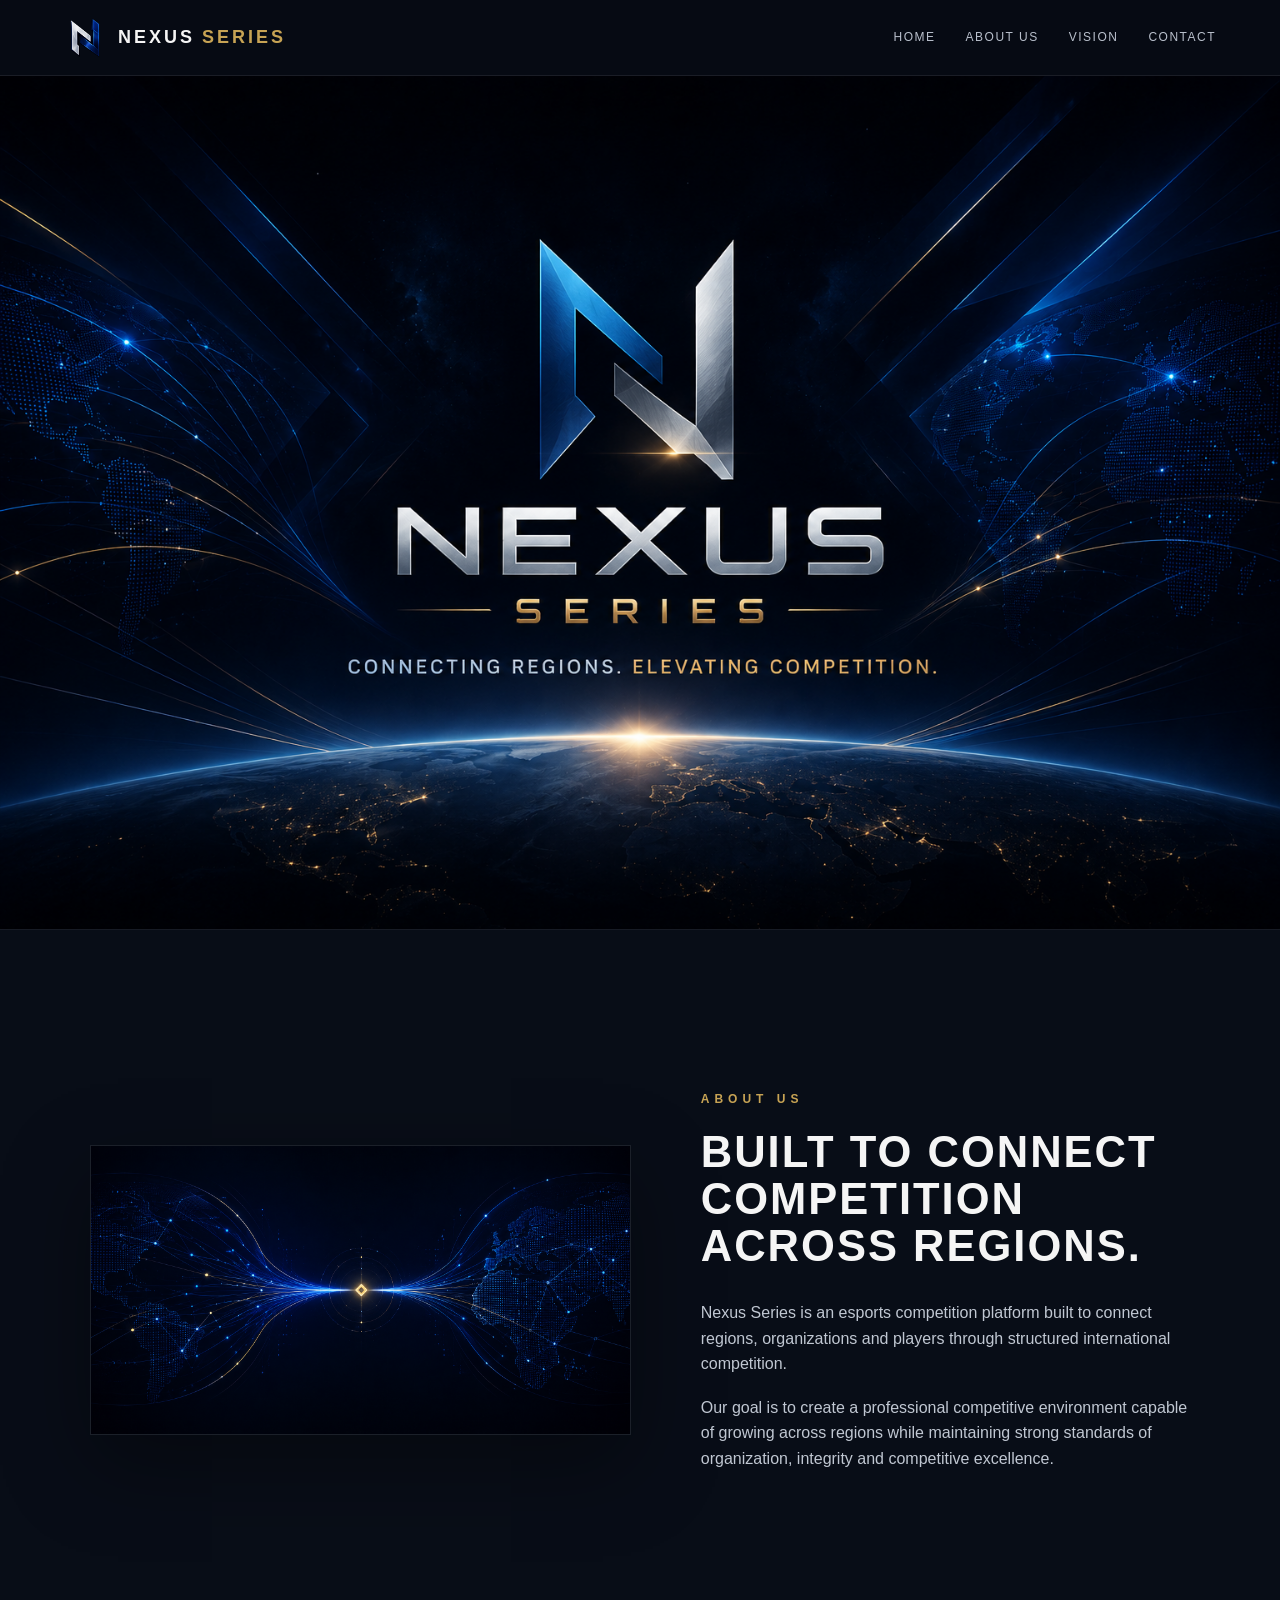
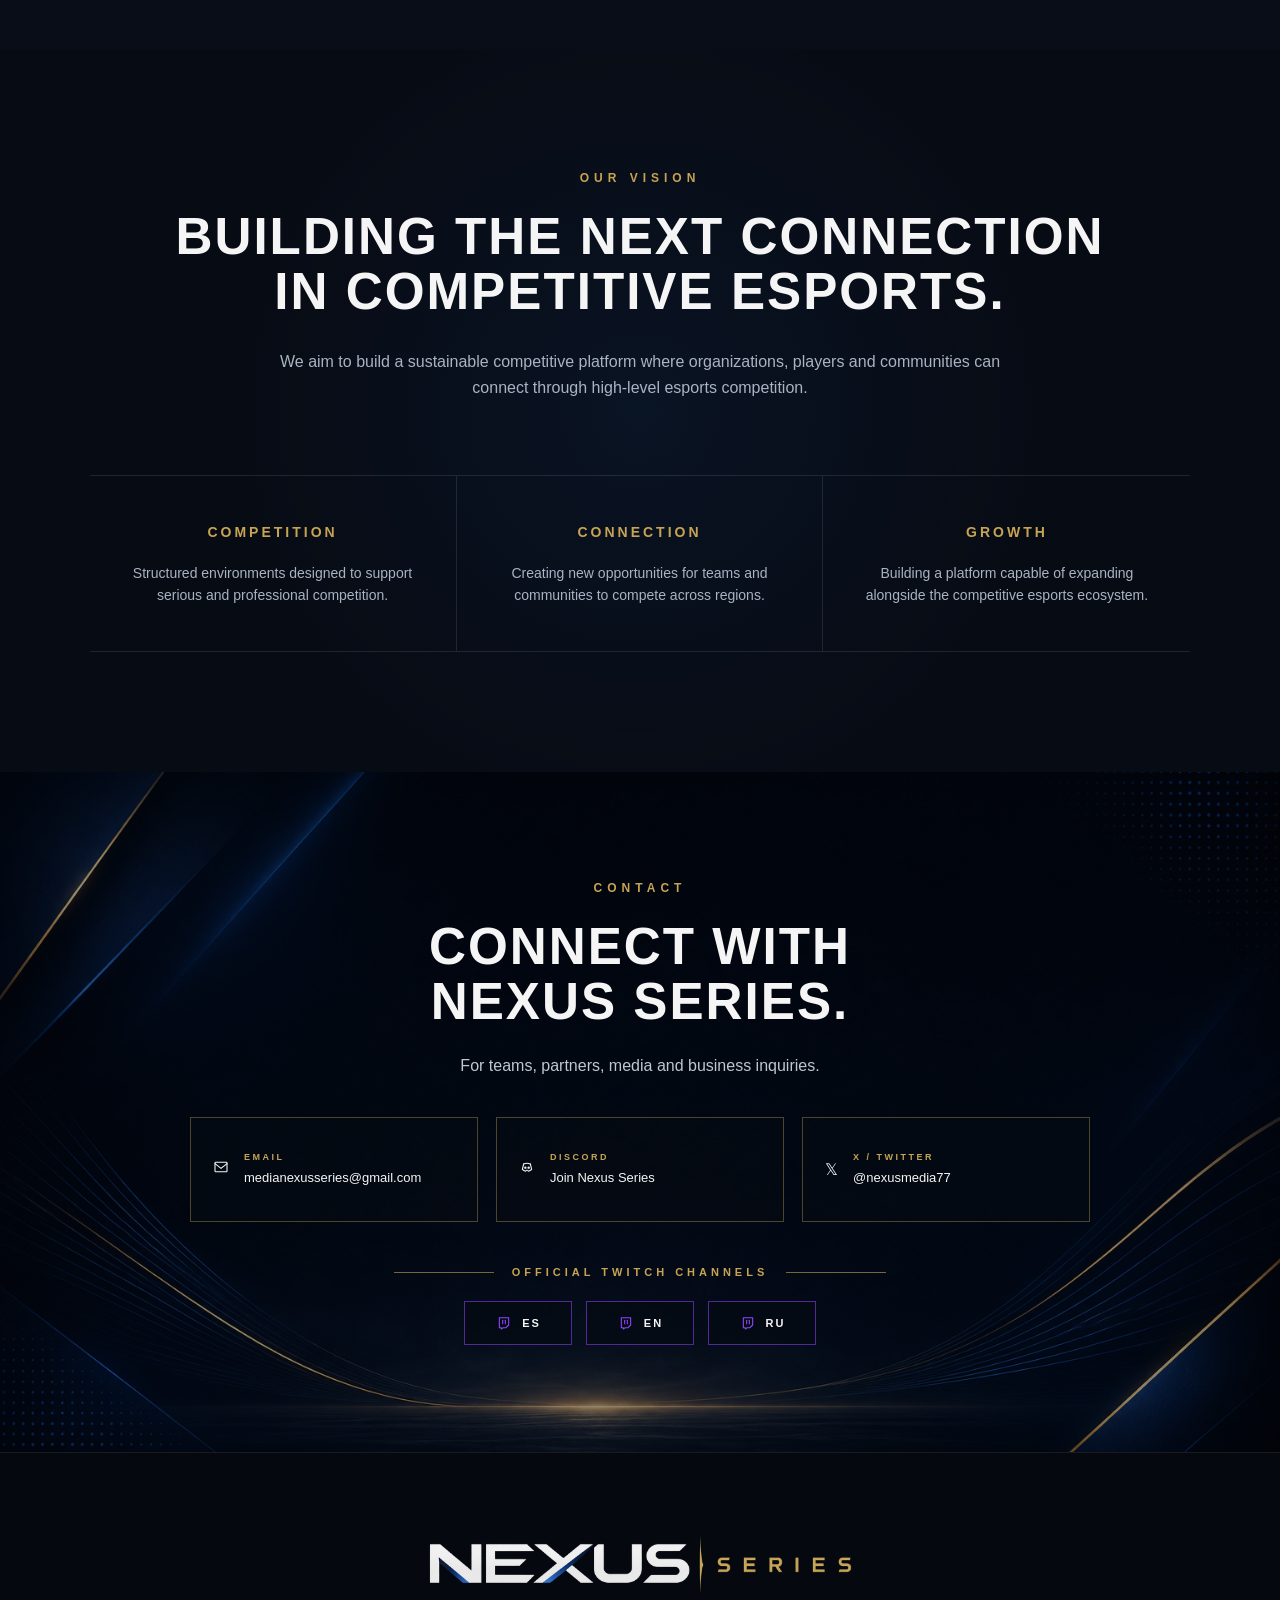
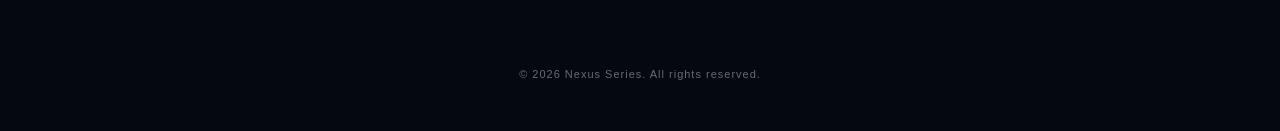
==== index.html @ 927d580a "Fix contact platform icons and labels" ====
<!DOCTYPE html>
<html lang="en">

<head>
  <meta charset="UTF-8">
  <meta name="viewport" content="width=device-width, initial-scale=1.0">

  <title>Nexus Series | Connecting Regions. Elevating Competition.</title>

  <link rel="stylesheet" href="css/style.css?v=5">
</head>


<body>

<header>

  <div class="brand">
    <img class="header-logo" src="nexus-logo-web.png" alt="Nexus Series">

    <div class="brand-name">
      NEXUS <span>SERIES</span>
    </div>
  </div>

  <nav>
    <a href="#home">HOME</a>
    <a href="#about">ABOUT US</a>
    <a href="#vision">VISION</a>
    <a href="#contact">CONTACT</a>
  </nav>

</header>


<main>


  <!-- HERO -->

  <section class="hero" id="home">

    <img
      class="hero-background"
      src="nexus-hero-global.png"
      alt="Nexus Series global competitive platform"
    >

  </section>



  <!-- ABOUT US -->

  <section class="about" id="about">

    <div class="about-image">

      <img
        src="nexus-about-us-connection.png"
        alt="Global regions connected through Nexus Series"
      >

    </div>


    <div class="about-content">

      <div class="section-label">
        ABOUT US
      </div>

      <h2>
        BUILT TO CONNECT<br>
        COMPETITION ACROSS REGIONS.
      </h2>

      <p>
        Nexus Series is an esports competition platform built to connect
        regions, organizations and players through structured international
        competition.
      </p>

      <p>
        Our goal is to create a professional competitive environment capable
        of growing across regions while maintaining strong standards of
        organization, integrity and competitive excellence.
      </p>

    </div>

  </section>



  <!-- VISION -->

  <section class="vision" id="vision">

    <div class="section-label">
      OUR VISION
    </div>

    <h2>
      BUILDING THE NEXT CONNECTION<br>
      IN COMPETITIVE ESPORTS.
    </h2>

    <p>
      We aim to build a sustainable competitive platform where organizations,
      players and communities can connect through high-level esports
      competition.
    </p>


    <div class="vision-grid">


      <div class="vision-item">

        <h3>COMPETITION</h3>

        <p>
          Structured environments designed to support serious and
          professional competition.
        </p>

      </div>


      <div class="vision-item">

        <h3>CONNECTION</h3>

        <p>
          Creating new opportunities for teams and communities to compete
          across regions.
        </p>

      </div>


      <div class="vision-item">

        <h3>GROWTH</h3>

        <p>
          Building a platform capable of expanding alongside the competitive
          esports ecosystem.
        </p>

      </div>


    </div>

  </section>



  <!-- CONTACT -->

  <section class="contact" id="contact">

    <img
      class="contact-background"
      src="nexus-brand-closing-background.png"
      alt=""
    >


    <div class="contact-content">


      <div class="section-label">
        CONTACT
      </div>


      <h2>
        CONNECT WITH<br>
        NEXUS SERIES.
      </h2>


      <p class="contact-intro">
        For teams, partners, media and business inquiries.
      </p>



      <!-- MAIN CONTACT LINKS -->

      <div class="contact-main-links">


        <!-- EMAIL -->

        <a
          class="contact-box"
          href="mailto:medianexusseries@gmail.com"
        >

          <span class="contact-icon">

            <svg
              viewBox="0 0 24 24"
              width="16"
              height="16"
              fill="none"
              stroke="#c7a354"
              stroke-width="1.7"
              stroke-linecap="round"
              stroke-linejoin="round"
              aria-hidden="true"
            >
              <rect x="3" y="5" width="18" height="14" rx="1"></rect>
              <path d="M3 7l9 7 9-7"></path>
            </svg>

          </span>


          <div>

            <small>
              EMAIL
            </small>

            <strong>
              medianexusseries@gmail.com
            </strong>

          </div>

        </a>



        <!-- DISCORD -->

        <a
          class="contact-box"
          href="https://discord.gg/XbKbpdagv"
          target="_blank"
          rel="noopener noreferrer"
        >

          <span class="contact-icon">

            <svg
              viewBox="0 0 24 24"
              width="17"
              height="17"
              fill="none"
              stroke="#c7a354"
              stroke-width="1.6"
              stroke-linecap="round"
              stroke-linejoin="round"
              aria-hidden="true"
            >
              <path d="M7 7.5c3.2-1.4 6.8-1.4 10 0"></path>
              <path d="M7 7.5l-2 8c1.5 1.5 3.2 2.4 5 2.9l1.2-1.6"></path>
              <path d="M17 7.5l2 8c-1.5 1.5-3.2 2.4-5 2.9l-1.2-1.6"></path>
              <circle cx="9.5" cy="13" r="1"></circle>
              <circle cx="14.5" cy="13" r="1"></circle>
            </svg>

          </span>


          <div>

            <small>
              DISCORD
            </small>

            <strong>
              Join Nexus Series
            </strong>

          </div>

        </a>



        <!-- X / TWITTER -->

        <a
          class="contact-box"
          href="https://x.com/nexusmedia77"
          target="_blank"
          rel="noopener noreferrer"
        >

          <span class="contact-icon contact-x">
            𝕏
          </span>


          <div>

            <small>
              X / TWITTER
            </small>

            <strong>
              @nexusmedia77
            </strong>

          </div>

        </a>


      </div>



      <!-- TWITCH -->

      <div class="twitch-title">

        <span></span>

        OFFICIAL TWITCH CHANNELS

        <span></span>

      </div>



      <div class="twitch-links">


        <!-- SPANISH -->

        <a
          href="https://www.twitch.tv/nexusmedia_es"
          target="_blank"
          rel="noopener noreferrer"
          aria-label="Nexus Media Spanish Twitch"
        >

          <span class="twitch-icon">

            <svg
              viewBox="0 0 24 24"
              width="16"
              height="16"
              fill="none"
              stroke="#9146ff"
              stroke-width="1.8"
              stroke-linecap="round"
              stroke-linejoin="round"
              aria-hidden="true"
            >
              <path d="M5 4h14v11l-4 4h-4l-3 2v-2H5V4z"></path>
              <path d="M10 8v5"></path>
              <path d="M14 8v5"></path>
            </svg>

          </span>

          <strong>
            ES
          </strong>

        </a>



        <!-- ENGLISH -->

        <a
          href="https://www.twitch.tv/nexusmedia_en"
          target="_blank"
          rel="noopener noreferrer"
          aria-label="Nexus Media English Twitch"
        >

          <span class="twitch-icon">

            <svg
              viewBox="0 0 24 24"
              width="16"
              height="16"
              fill="none"
              stroke="#9146ff"
              stroke-width="1.8"
              stroke-linecap="round"
              stroke-linejoin="round"
              aria-hidden="true"
            >
              <path d="M5 4h14v11l-4 4h-4l-3 2v-2H5V4z"></path>
              <path d="M10 8v5"></path>
              <path d="M14 8v5"></path>
            </svg>

          </span>

          <strong>
            EN
          </strong>

        </a>



        <!-- RUSSIAN -->

        <a
          href="https://www.twitch.tv/nexusmedia_ru"
          target="_blank"
          rel="noopener noreferrer"
          aria-label="Nexus Media Russian Twitch"
        >

          <span class="twitch-icon">

            <svg
              viewBox="0 0 24 24"
              width="16"
              height="16"
              fill="none"
              stroke="#9146ff"
              stroke-width="1.8"
              stroke-linecap="round"
              stroke-linejoin="round"
              aria-hidden="true"
            >
              <path d="M5 4h14v11l-4 4h-4l-3 2v-2H5V4z"></path>
              <path d="M10 8v5"></path>
              <path d="M14 8v5"></path>
            </svg>

          </span>

          <strong>
            RU
          </strong>

        </a>


      </div>


    </div>

  </section>


</main>



<!-- FOOTER -->

<footer>

  <img
    class="footer-wordmark"
    src="nexus-series-wordmark-horizontal.png"
    alt="Nexus Series"
  >

  <span>
    © 2026 Nexus Series. All rights reserved.
  </span>

</footer>


</body>
</html>
---- css/style.css ----
* {
  margin: 0;
  padding: 0;
  box-sizing: border-box;
}

html {
  scroll-behavior: smooth;
}

body {
  background: #070b14;
  color: #f5f5f5;
  font-family: Arial, Helvetica, sans-serif;
  line-height: 1.6;
}


/* HEADER */

header {
  position: sticky;
  top: 0;
  z-index: 100;
  height: 76px;
  display: flex;
  align-items: center;
  justify-content: space-between;
  padding: 0 5%;
  background: rgba(7, 11, 20, 0.96);
  border-bottom: 1px solid rgba(255,255,255,0.08);
  backdrop-filter: blur(12px);
}

.brand {
  display: flex;
  align-items: center;
  gap: 12px;
  font-size: 18px;
  font-weight: 700;
  letter-spacing: 3px;
  white-space: nowrap;
}

.header-logo {
  width: 42px;
  height: 42px;
  object-fit: contain;
  display: block;
}

.brand-name {
  display: flex;
  align-items: center;
  gap: 7px;
}

.brand span {
  color: #c7a354;
}

nav {
  display: flex;
  align-items: center;
  gap: 30px;
}

nav a {
  color: #b9c0cc;
  text-decoration: none;
  font-size: 12px;
  letter-spacing: 1.5px;
  transition: 0.25s ease;
}

nav a:hover {
  color: #c7a354;
}


/* HERO */

.hero {
  width: 100%;
  background: #070b14;
}

.hero-background {
  width: 100%;
  height: auto;
  display: block;
}


/* SHARED */

.section-label {
  color: #c7a354;
  font-size: 12px;
  letter-spacing: 5px;
  font-weight: 700;
  margin-bottom: 20px;
}

h2 {
  font-size: clamp(34px, 4vw, 58px);
  line-height: 1.08;
  letter-spacing: 2px;
}

p {
  color: #aab3c2;
}


/* ABOUT */

.about {
  min-height: 720px;
  padding: 110px 7%;
  display: grid;
  grid-template-columns: 1.05fr 0.95fr;
  align-items: center;
  gap: 70px;
  background: #080d17;
  border-top: 1px solid rgba(255,255,255,0.06);
}

.about-image img {
  width: 100%;
  display: block;
  border: 1px solid rgba(255,255,255,0.08);
  box-shadow: 0 30px 80px rgba(0,0,0,0.35);
}

.about-content {
  max-width: 650px;
}

.about-content h2 {
  margin-bottom: 30px;
  font-size: clamp(32px, 3.4vw, 52px);
}

.about-content p {
  font-size: 16px;
  margin-bottom: 18px;
  color: #c0c7d2;
}


/* VISION */

.vision {
  padding: 120px 7%;
  text-align: center;
  background:
    radial-gradient(
      circle at center,
      rgba(18, 49, 91, 0.22),
      transparent 55%
    ),
    #070b14;
}

.vision > p {
  max-width: 760px;
  margin: 30px auto 0;
  font-size: 16px;
}

.vision-grid {
  max-width: 1180px;
  margin: 75px auto 0;
  display: grid;
  grid-template-columns: repeat(3, 1fr);
  border-top: 1px solid rgba(255,255,255,0.1);
  border-bottom: 1px solid rgba(255,255,255,0.1);
}

.vision-item {
  padding: 45px 40px;
  border-right: 1px solid rgba(255,255,255,0.1);
}

.vision-item:last-child {
  border-right: none;
}

.vision-item h3 {
  color: #c7a354;
  letter-spacing: 3px;
  font-size: 14px;
  margin-bottom: 18px;
}

.vision-item p {
  font-size: 14px;
}


/* CONTACT / CLOSING */

.contact {
  min-height: 680px;
  position: relative;
  display: flex;
  align-items: center;
  justify-content: center;
  overflow: hidden;
  text-align: center;
}

.contact-background {
  position: absolute;
  inset: 0;
  width: 100%;
  height: 100%;
  object-fit: cover;
  z-index: 0;
}

.contact::after {
  content: "";
  position: absolute;
  inset: 0;
  background: rgba(4, 8, 15, 0.38);
  z-index: 1;
}

.contact-content {
  position: relative;
  z-index: 2;
  width: 100%;
  max-width: 1080px;
  padding: 75px 30px;
}

.contact-content h2 {
  margin-bottom: 24px;
}

.contact-intro {
  margin: 0 0 38px;
  color: #c0c7d2;
  font-size: 16px;
}


/* MAIN CONTACT LINKS */

.contact-main-links {
  width: 100%;
  max-width: 900px;
  margin: 0 auto;
  display: grid;
  grid-template-columns: repeat(3, 1fr);
  gap: 18px;
}

.contact-box {
  min-height: 105px;
  padding: 19px 22px;
  display: flex;
  align-items: center;
  gap: 15px;
  text-align: left;

  background: rgba(5, 10, 19, 0.72);
  border: 1px solid rgba(199, 163, 84, 0.38);

  color: #f5f5f5;
  text-decoration: none;
  transition: 0.25s ease;
}

.contact-box:hover {
  border-color: #c7a354;
  background: rgba(199, 163, 84, 0.07);
  transform: translateY(-2px);
}


/* SMALL CONTACT ICON */

.contact-icon svg {
  width: 16px;
  height: 16px;
  fill: none;
  stroke: currentColor;
  stroke-width: 1.6;
  stroke-linecap: round;
  stroke-linejoin: round;
}

.twitch-icon {
  width: 18px;
  height: 18px;
  display: flex;
  align-items: center;
  justify-content: center;
  color: #9146ff;
}

.twitch-icon svg {
  width: 16px;
  height: 16px;
  fill: none;
  stroke: currentColor;
  stroke-width: 1.6;
  stroke-linecap: round;
  stroke-linejoin: round;
}

.contact-x {
  font-size: 16px;
}

.contact-box small {
  display: block;
  color: #c7a354;
  font-size: 9px;
  font-weight: 700;
  letter-spacing: 2.5px;
  margin-bottom: 4px;
}

.contact-box strong {
  display: block;
  color: #f5f5f5;
  font-size: 13px;
  font-weight: 500;
  word-break: break-word;
}


/* TWITCH TITLE */

.twitch-title {
  margin: 42px auto 20px;

  display: flex;
  align-items: center;
  justify-content: center;
  gap: 18px;

  color: #c7a354;
  font-size: 11px;
  font-weight: 700;
  letter-spacing: 4px;
}

.twitch-title span {
  width: 100px;
  height: 1px;
  background: rgba(199, 163, 84, 0.6);
}


/* COMPACT TWITCH BUTTONS */

.twitch-links {
  display: flex;
  justify-content: center;
  align-items: center;
  gap: 14px;
  flex-wrap: wrap;
}

.twitch-links a {
  width: 108px;
  height: 44px;

  display: flex;
  align-items: center;
  justify-content: center;
  gap: 9px;

  background: rgba(5, 10, 19, 0.72);
  border: 1px solid rgba(145, 70, 255, 0.55);

  color: #f5f5f5;
  text-decoration: none;

  transition: 0.25s ease;
}

.twitch-links a:hover {
  border-color: #9146ff;
  background: rgba(145, 70, 255, 0.09);
  transform: translateY(-2px);
}

.twitch-icon {
  color: #9146ff;
  font-size: 15px;
  line-height: 1;
}

.twitch-links strong {
  color: #f5f5f5;
  font-size: 11px;
  letter-spacing: 2px;
  font-weight: 600;
}


/* FOOTER */

footer {
  padding: 55px 7% 45px;
  text-align: center;
  background: #05080e;
  border-top: 1px solid rgba(255,255,255,0.08);
}

.footer-wordmark {
  width: min(520px, 85%);
  display: block;
  margin: 0 auto 22px;
}

footer p {
  font-size: 13px;
  letter-spacing: 2px;
  margin-bottom: 14px;
}

footer span {
  color: #626b79;
  font-size: 11px;
  letter-spacing: 1px;
}


/* RESPONSIVE */

@media (max-width: 900px) {

  header {
    padding: 0 24px;
  }

  nav {
    gap: 18px;
  }

  .about {
    grid-template-columns: 1fr;
    gap: 45px;
    padding: 80px 7%;
  }

  .about-content {
    max-width: none;
  }

  .vision-grid {
    grid-template-columns: 1fr;
  }

  .vision-item {
    border-right: none;
    border-bottom: 1px solid rgba(255,255,255,0.1);
  }

  .vision-item:last-child {
    border-bottom: none;
  }

  .contact-main-links {
    grid-template-columns: 1fr;
    max-width: 540px;
  }

  .twitch-title span {
    width: 50px;
  }
}


@media (max-width: 650px) {

  header {
    height: 68px;
  }

  .brand-name {
    display: none;
  }

  nav {
    gap: 14px;
  }

  nav a {
    font-size: 10px;
    letter-spacing: 1px;
  }

  .about,
  .vision {
    padding-left: 24px;
    padding-right: 24px;
  }

  .about {
    padding-top: 70px;
    padding-bottom: 70px;
  }

  .vision {
    padding-top: 80px;
    padding-bottom: 80px;
  }

  .contact {
    min-height: 620px;
  }

  .contact-content {
    padding: 65px 20px;
  }

  .contact-main-links {
    gap: 12px;
  }

  .contact-box {
    min-height: 90px;
    padding: 16px 18px;
  }

  .twitch-title {
    gap: 10px;
    letter-spacing: 2px;
    font-size: 9px;
  }

  .twitch-title span {
    width: 25px;
  }

  .twitch-links {
    gap: 8px;
  }

  .twitch-links a {
    width: 88px;
    height: 42px;
  }

  h2 {
    font-size: 34px;
  }
}
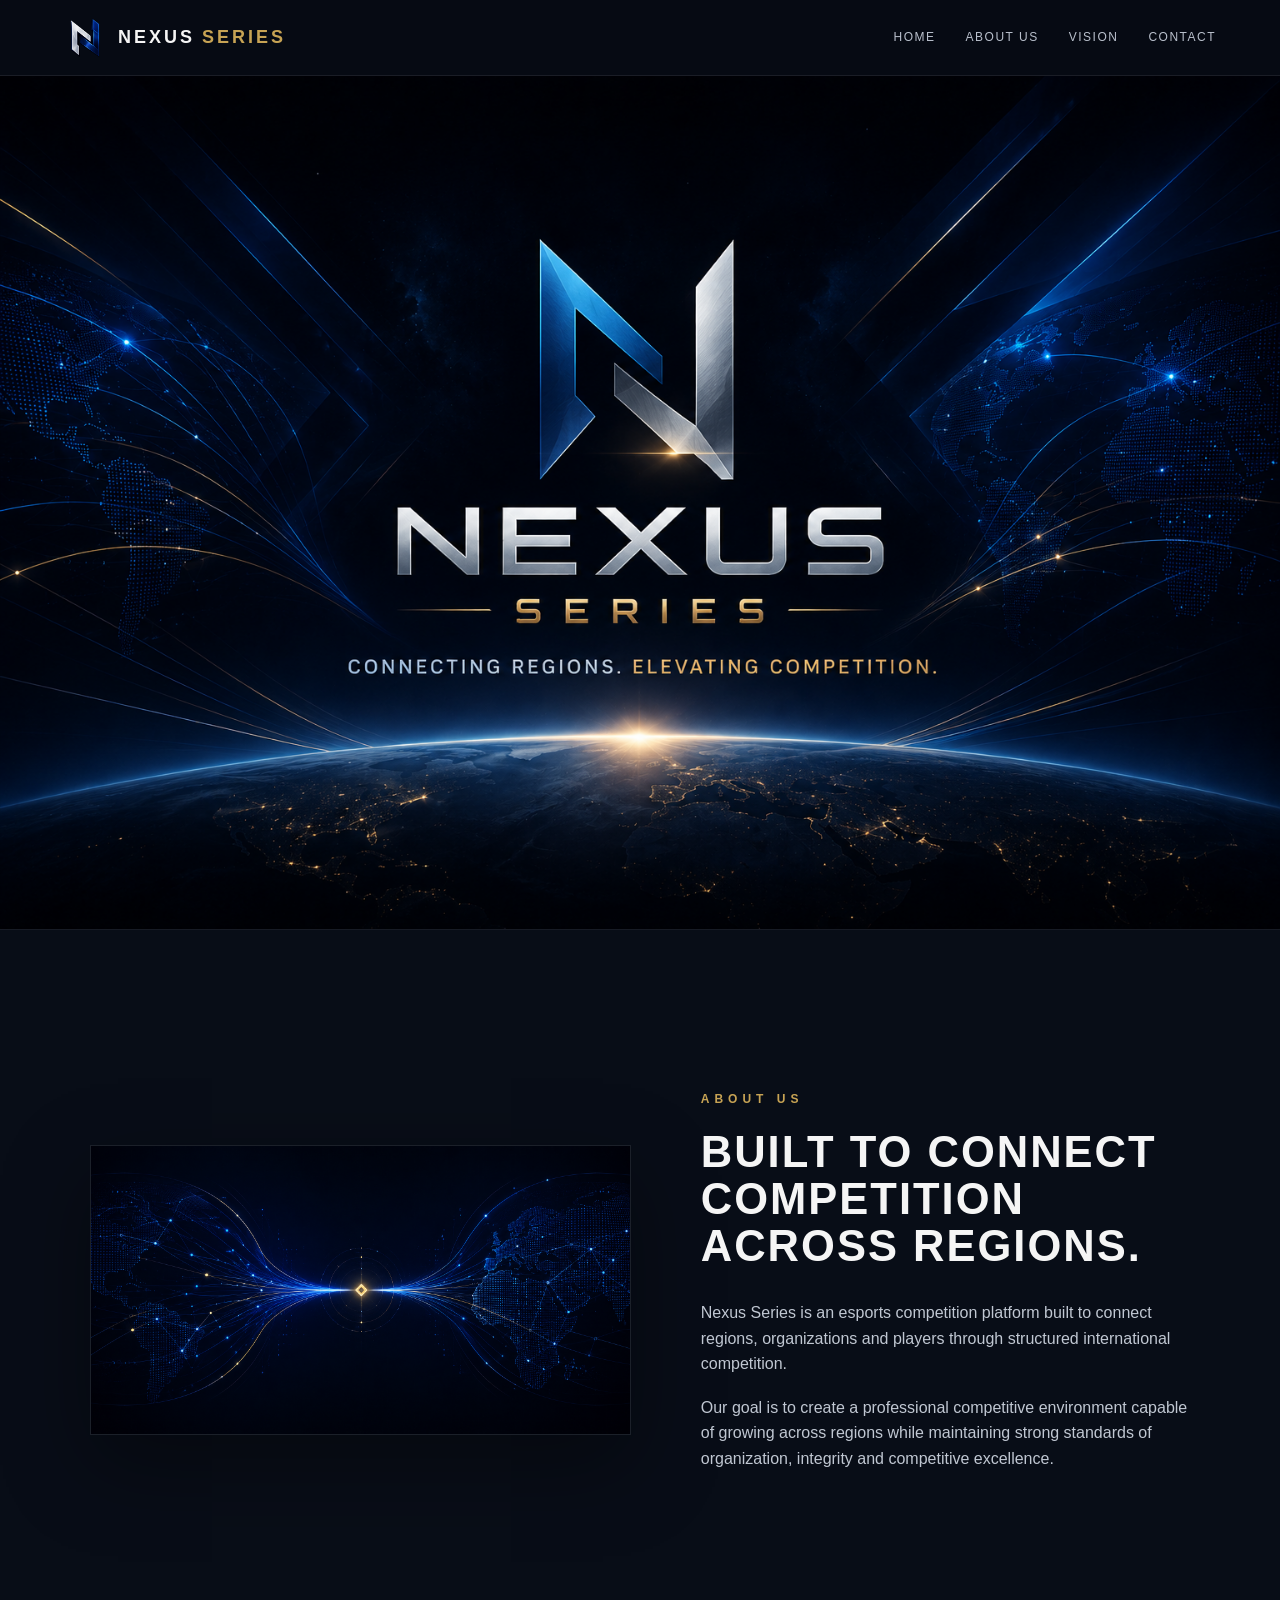
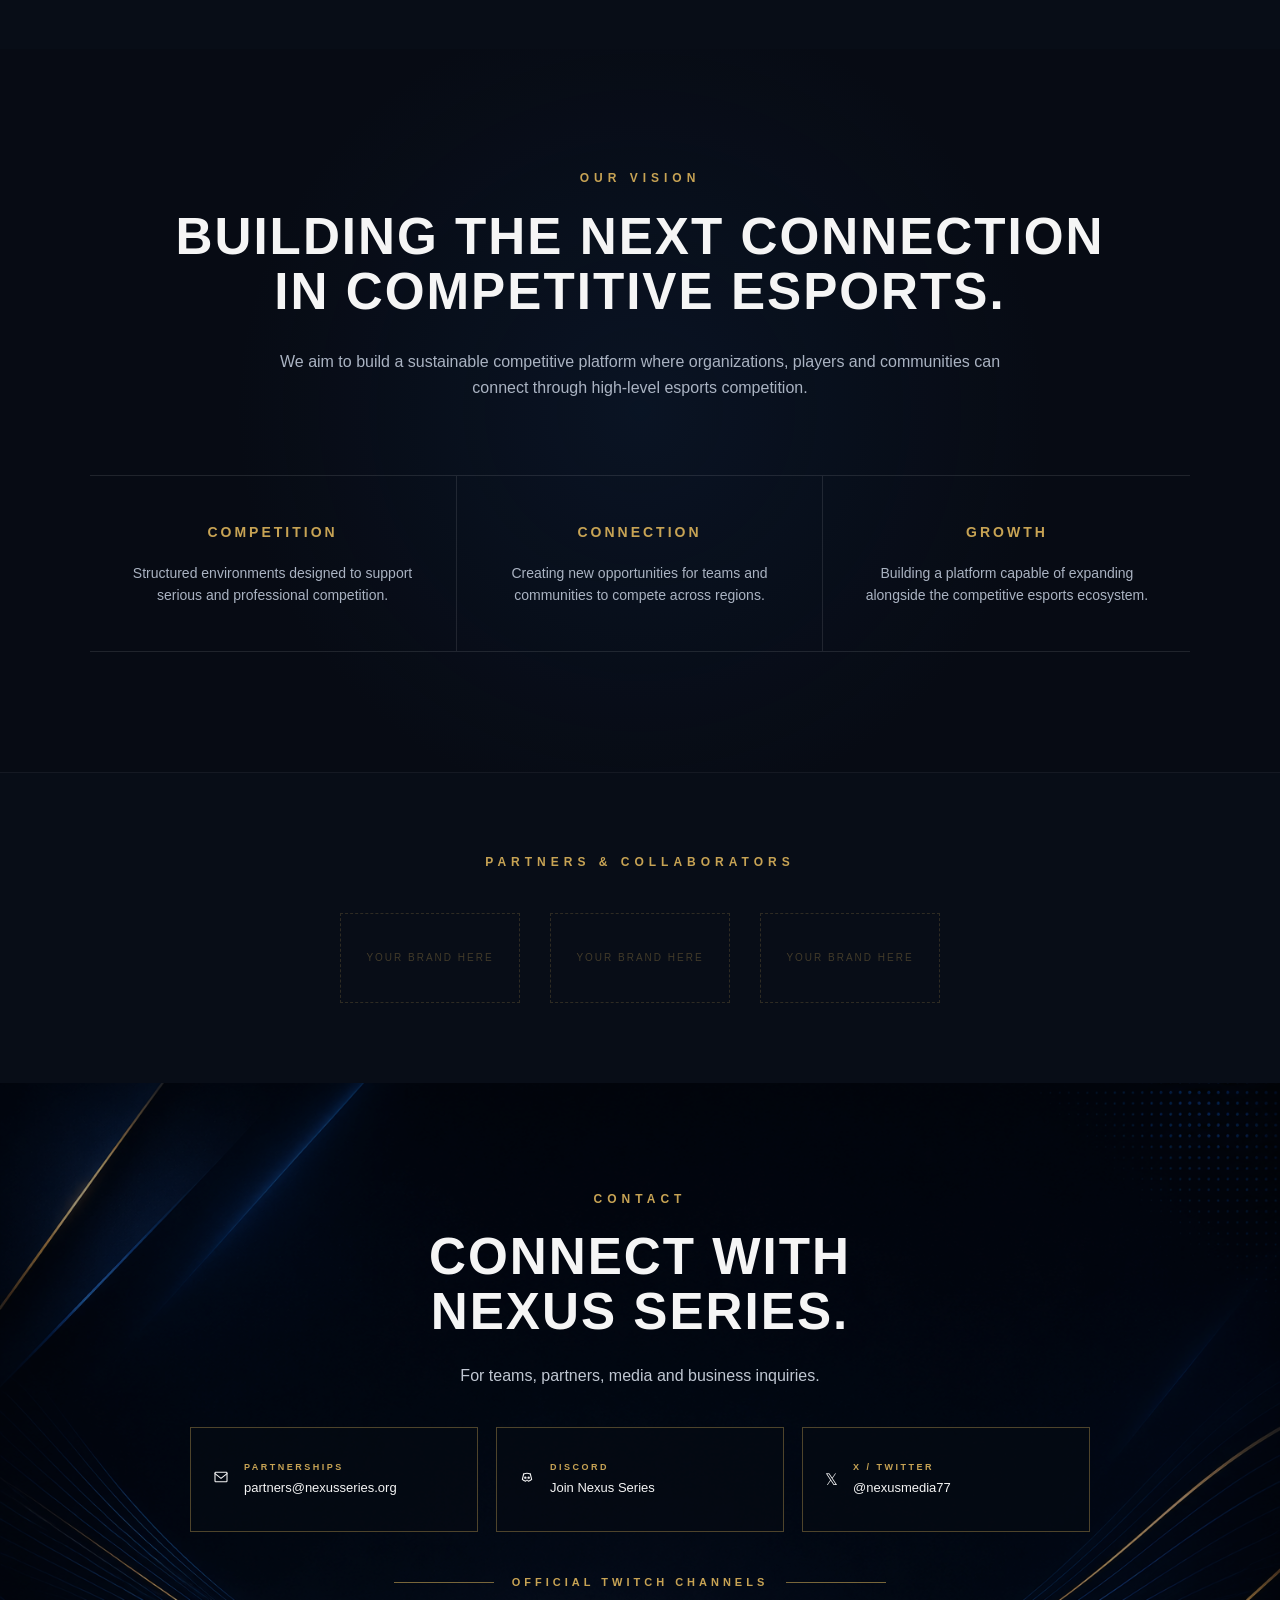
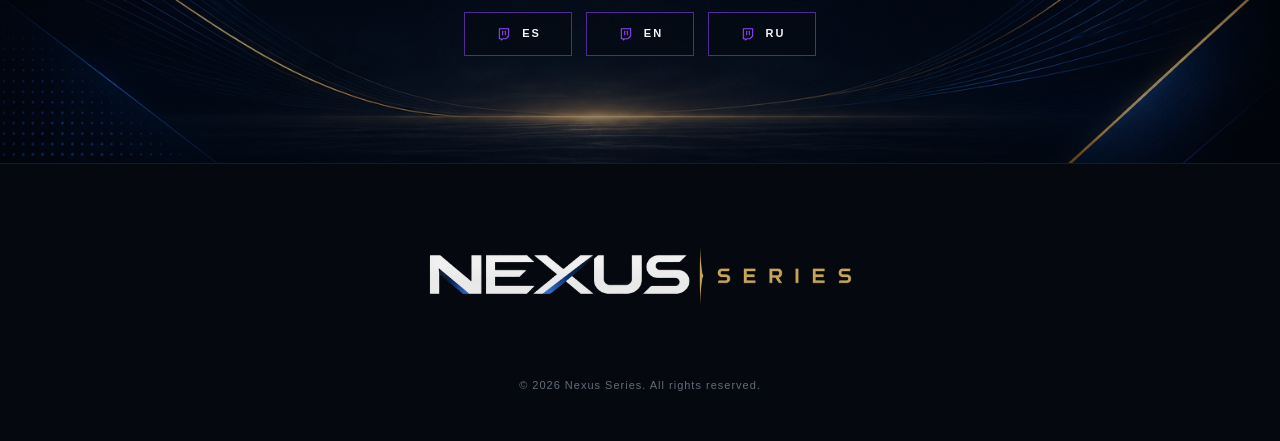
==== commit 1e3f8a4e: "Update email and add partners" ====
--- a/index.html
+++ b/index.html
@@ -6,7 +6,23 @@
   <meta name="viewport" content="width=device-width, initial-scale=1.0">
 
   <title>Nexus Series | Connecting Regions. Elevating Competition.</title>
-
+<link rel="canonical" href="https://nexusseries.org/">
+<link rel="icon" type="image/png" href="nexus-favicon.png">
+  <meta name="description" content="Nexus Series is an esports competition platform connecting regions, organizations and players through structured international competition.">
+
+<meta property="og:type" content="website">
+<meta property="og:title" content="Nexus Series | Connecting Regions. Elevating Competition.">
+<meta property="og:description" content="Nexus Series is an esports competition platform connecting regions, organizations and players through structured international competition.">
+<meta property="og:url" content="https://nexusseries.org/">
+<meta property="og:site_name" content="Nexus Series">
+<meta property="og:image" content="https://nexusseries.org/nexus-social-preview.png">
+<meta property="og:image:width" content="1200">
+<meta property="og:image:height" content="630">
+
+<meta name="twitter:card" content="summary_large_image">
+<meta name="twitter:title" content="Nexus Series | Connecting Regions. Elevating Competition.">
+<meta name="twitter:description" content="Nexus Series is an esports competition platform connecting regions, organizations and players through structured international competition.">
+<meta name="twitter:image" content="https://nexusseries.org/nexus-social-preview.png">
   <link rel="stylesheet" href="css/style.css?v=5">
 </head>
 
@@ -160,6 +176,17 @@
 
   <!-- CONTACT -->
 
+   <section class="partners" id="partners" style="padding: 80px 7% 40px; text-align: center; background: #080d17; border-top: 1px solid rgba(255,255,255,0.05);">
+    <div class="section-label" style="color: #c7a354; font-size: 12px; letter-spacing: 5px; font-weight: 700; margin-bottom: 20px;">
+      PARTNERS & COLLABORATORS
+    </div>
+    <div style="display: flex; justify-content: center; gap: 30px; flex-wrap: wrap; margin: 40px 0; opacity: 0.5;">
+      <div style="width: 180px; height: 90px; border: 1px dashed rgba(199, 163, 84, 0.4); display: flex; align-items: center; justify-content: center; color: rgba(199, 163, 84, 0.6); font-size: 10px; letter-spacing: 2px;">YOUR BRAND HERE</div>
+      <div style="width: 180px; height: 90px; border: 1px dashed rgba(199, 163, 84, 0.4); display: flex; align-items: center; justify-content: center; color: rgba(199, 163, 84, 0.6); font-size: 10px; letter-spacing: 2px;">YOUR BRAND HERE</div>
+      <div style="width: 180px; height: 90px; border: 1px dashed rgba(199, 163, 84, 0.4); display: flex; align-items: center; justify-content: center; color: rgba(199, 163, 84, 0.6); font-size: 10px; letter-spacing: 2px;">YOUR BRAND HERE</div>
+    </div>
+  </section>
+
   <section class="contact" id="contact">
 
     <img
@@ -196,9 +223,9 @@
 
         <!-- EMAIL -->
 
-        <a
+               <a
           class="contact-box"
-          href="mailto:medianexusseries@gmail.com"
+          href="mailto:partners@nexusseries.org"
         >
 
           <span class="contact-icon">
@@ -224,11 +251,11 @@
           <div>
 
             <small>
-              EMAIL
+              PARTNERSHIPS
             </small>
 
             <strong>
-              medianexusseries@gmail.com
+              partners@nexusseries.org
             </strong>
 
           </div>
@@ -241,7 +268,7 @@
 
         <a
           class="contact-box"
-          href="https://discord.gg/XbKbpdagv"
+          href="https://discord.gg/yNv97eMAcF"
           target="_blank"
           rel="noopener noreferrer"
         >
